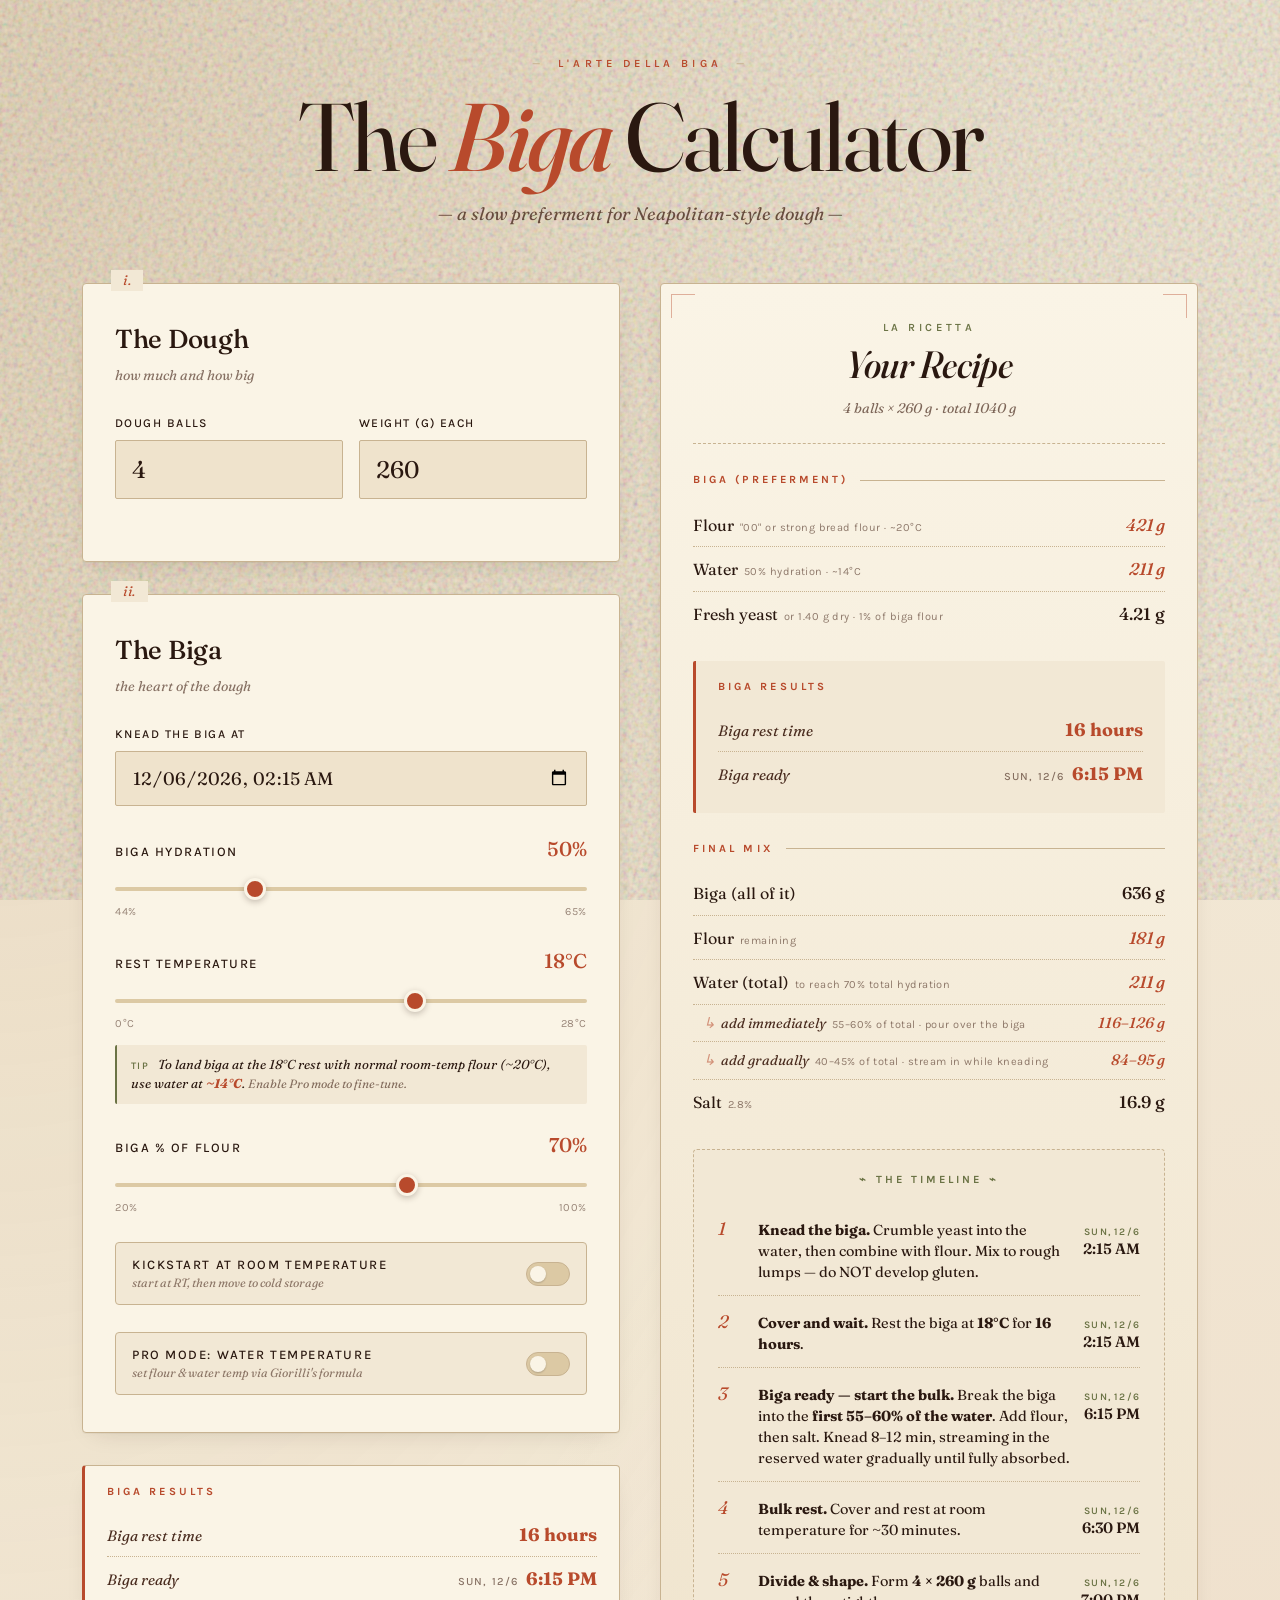
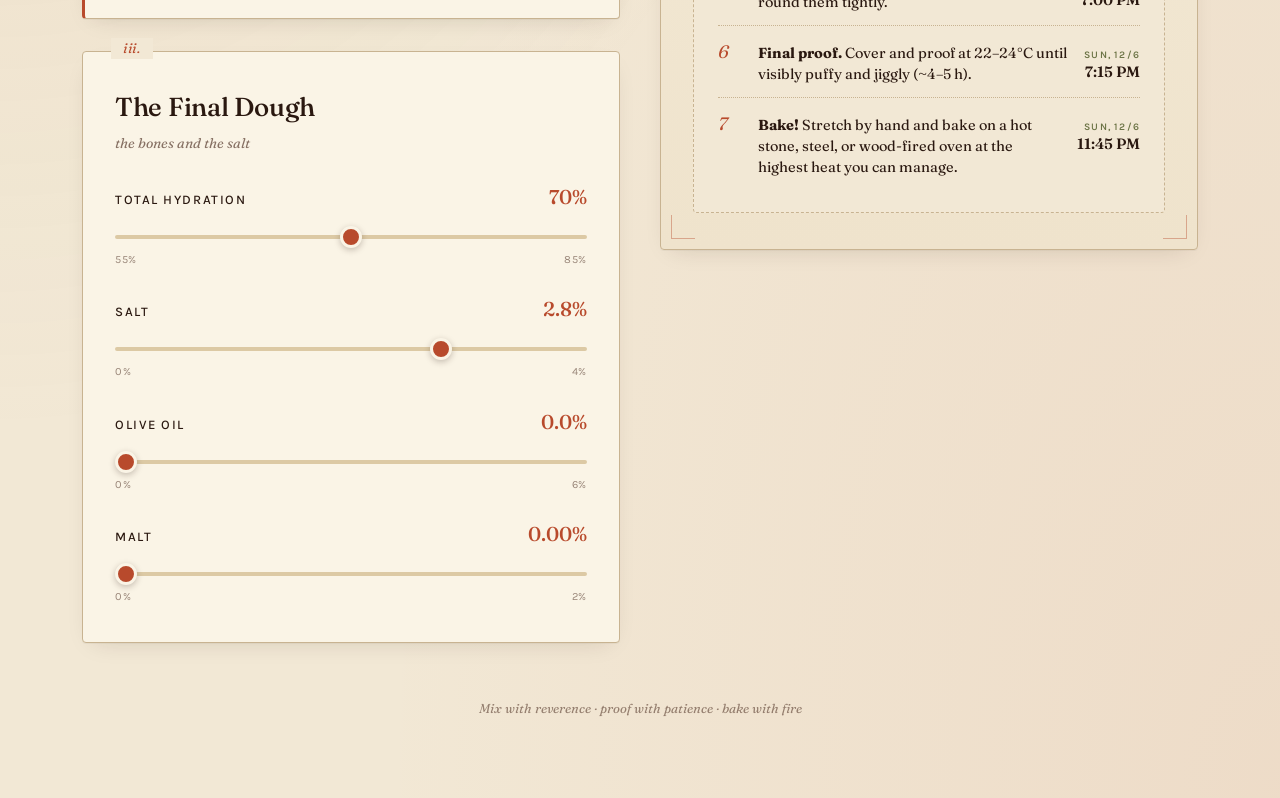
==== biga.html @ 4d8557e2 "Initial commit: split biga calculator into html/css/js Co-Authored-By: Claude Sonnet 4.6 <noreply@an" ====
<!DOCTYPE html>
<html lang="en">
<head>
  <meta charset="UTF-8" />
  <meta name="viewport" content="width=device-width, initial-scale=1.0" />
  <title>Biga — Pizza Dough Calculator</title>
  <link rel="preconnect" href="https://fonts.googleapis.com" />
  <link rel="preconnect" href="https://fonts.gstatic.com" crossorigin />
  <link href="https://fonts.googleapis.com/css2?family=Fraunces:ital,opsz,wght@0,9..144,400;0,9..144,500;0,9..144,600;0,9..144,700;0,9..144,900;1,9..144,400&family=Karla:wght@300;400;500;600;700&display=swap" rel="stylesheet" />
  <link rel="stylesheet" href="biga.css" />
</head>
<body>
  <div class="wrap">
    <header>
      <div class="eyebrow">L'Arte della Biga</div>
      <h1>The <em>Biga</em> Calculator</h1>
      <p class="tagline">— a slow preferment for Neapolitan-style dough —</p>
    </header>

    <div class="grid">
      <!-- ============ INPUTS ============ -->
      <div>
        <!-- Panel 1 -->
        <div class="panel" style="margin-bottom: 32px;">
          <span class="panel-number">i.</span>
          <h2 class="panel-title">The Dough</h2>
          <p class="panel-sub">how much and how big</p>
          <div class="number-row">
            <div class="number-field">
              <label for="balls">Dough balls</label>
              <input type="number" id="balls" value="4" min="1" max="100" />
            </div>
            <div class="number-field">
              <label for="ballWeight">Weight (g) each</label>
              <input type="number" id="ballWeight" value="260" min="100" max="500" />
            </div>
          </div>
        </div>

        <!-- Panel 2 -->
        <div class="panel" style="margin-bottom: 32px;">
          <span class="panel-number">ii.</span>
          <h2 class="panel-title">The Biga</h2>
          <p class="panel-sub">the heart of the dough</p>

          <div class="datetime-field">
            <label for="startTime">Knead the biga at</label>
            <input type="datetime-local" id="startTime" />
          </div>

          <div class="section">
            <div class="section-label">
              <span class="label-text">Biga Hydration</span>
              <span class="label-value" id="bigaHydVal">50%</span>
            </div>
            <input type="range" id="bigaHyd" min="44" max="65" value="50" step="1" />
            <div class="range-bounds"><span>44%</span><span>65%</span></div>
          </div>

          <div class="section">
            <div class="section-label">
              <span class="label-text">Rest Temperature</span>
              <span class="label-value" id="tempVal">18°C</span>
            </div>
            <input type="range" id="temp" min="0" max="28" value="18" step="1" />
            <div class="range-bounds"><span>0°C</span><span>28°C</span></div>
            <div class="temp-hint" id="tempHint"></div>
          </div>

          <div class="section">
            <div class="section-label">
              <span class="label-text">Biga % of Flour</span>
              <span class="label-value" id="bigaPctVal">70%</span>
            </div>
            <input type="range" id="bigaPct" min="20" max="100" value="70" step="1" />
            <div class="range-bounds"><span>20%</span><span>100%</span></div>
          </div>

          <!-- Hybrid: kickstart at RT then move to cold -->
          <div class="section">
            <label class="toggle-row" id="useRTRow" for="useRT">
              <span class="toggle-label">
                Kickstart at room temperature
                <small>start at RT, then move to cold storage</small>
              </span>
              <span class="toggle-switch">
                <input type="checkbox" id="useRT" />
                <span class="slider-bg"></span>
              </span>
            </label>

            <div id="rtControls" class="controls-collapse">
              <div class="section">
                <div class="section-label">
                  <span class="label-text">Room Temperature</span>
                  <span class="label-value" id="rtTempVal">22°C</span>
                </div>
                <input type="range" id="rtTemp" min="18" max="26" value="22" step="1" />
                <div class="range-bounds"><span>18°C</span><span>26°C</span></div>
              </div>
              <div class="section">
                <div class="section-label">
                  <span class="label-text">Hours at Room Temp</span>
                  <span class="label-value" id="rtHoursVal">1.0 h</span>
                </div>
                <input type="range" id="rtHours" min="0.5" max="12" value="1" step="0.5" />
                <div class="range-bounds"><span>0.5 h</span><span>12 h</span></div>
              </div>
            </div>
          </div>

          <!-- Pro mode: water temperature (Giorilli formula) -->
          <div class="section">
            <label class="toggle-row pro" id="useProRow" for="usePro">
              <span class="toggle-label">
                Pro mode: water temperature
                <small>set flour &amp; water temp via Giorilli's formula</small>
              </span>
              <span class="toggle-switch pro">
                <input type="checkbox" id="usePro" />
                <span class="slider-bg"></span>
              </span>
            </label>

            <div id="proControls" class="controls-collapse pro">
              <div class="section">
                <div class="section-label">
                  <span class="label-text">Flour Temperature</span>
                  <span class="label-value" id="flourTempVal">20°C</span>
                </div>
                <input type="range" id="flourTemp" min="0" max="30" value="20" step="1" />
                <div class="range-bounds"><span>0°C</span><span>30°C</span></div>
              </div>
              <div class="section">
                <div class="section-label">
                  <span class="label-text">Water Temperature</span>
                  <span class="label-value" id="waterTempVal">17°C</span>
                </div>
                <input type="range" id="waterTemp" min="0" max="40" value="17" step="1" />
                <div class="range-bounds"><span>0°C</span><span>40°C</span></div>
              </div>
              <div class="pro-readout" id="proReadout"></div>
            </div>
          </div>
        </div>

        <!-- Biga Results Preview -->
        <div class="biga-preview">
          <div class="biga-results-title">Biga Results</div>
          <div id="bigaPreviewContent"></div>
        </div>

        <!-- Panel 3 -->
        <div class="panel">
          <span class="panel-number">iii.</span>
          <h2 class="panel-title">The Final Dough</h2>
          <p class="panel-sub">the bones and the salt</p>

          <div class="section">
            <div class="section-label">
              <span class="label-text">Total Hydration</span>
              <span class="label-value" id="totalHydVal">70%</span>
            </div>
            <input type="range" id="totalHyd" min="55" max="85" value="70" step="1" />
            <div class="range-bounds"><span>55%</span><span>85%</span></div>
          </div>

          <div class="section">
            <div class="section-label">
              <span class="label-text">Salt</span>
              <span class="label-value" id="saltVal">2.8%</span>
            </div>
            <input type="range" id="salt" min="0" max="4" value="2.8" step="0.1" />
            <div class="range-bounds"><span>0%</span><span>4%</span></div>
          </div>

          <div class="section">
            <div class="section-label">
              <span class="label-text">Olive Oil</span>
              <span class="label-value" id="oilVal">0%</span>
            </div>
            <input type="range" id="oil" min="0" max="6" value="0" step="0.1" />
            <div class="range-bounds"><span>0%</span><span>6%</span></div>
          </div>

          <div class="section">
            <div class="section-label">
              <span class="label-text">Malt</span>
              <span class="label-value" id="maltVal">0%</span>
            </div>
            <input type="range" id="malt" min="0" max="2" value="0" step="0.05" />
            <div class="range-bounds"><span>0%</span><span>2%</span></div>
          </div>
        </div>
      </div>

      <!-- ============ RECIPE OUTPUT ============ -->
      <div class="recipe">
        <span class="ornament tl"></span>
        <span class="ornament tr"></span>
        <span class="ornament bl"></span>
        <span class="ornament br"></span>

        <div class="recipe-header">
          <div class="recipe-eyebrow">La Ricetta</div>
          <div class="recipe-title">Your Recipe</div>
          <div class="recipe-meta" id="recipeMeta">4 balls × 260 g · total 1040 g</div>
        </div>

        <div class="ingredient-group">
          <div class="group-title">Biga (preferment)</div>
          <div id="bigaList"></div>
        </div>

        <div class="biga-results">
          <div class="biga-results-title">Biga Results</div>
          <div id="bigaResultsContent"></div>
        </div>

        <div class="ingredient-group">
          <div class="group-title">Final Mix</div>
          <div id="finalList"></div>
        </div>

        <div class="timeline">
          <div class="timeline-title">⌁ The Timeline ⌁</div>
          <div id="schedule"></div>
        </div>
      </div>
    </div>

    <footer>
      Mix with reverence · proof with patience · bake with fire
    </footer>
  </div>

  <script src="biga.js"></script>
</body>
</html>
---- biga.css ----
:root {
  --cream:        #F2E8D5;
  --cream-soft:   #EFE3CC;
  --paper:        #FAF4E6;
  --espresso:     #2A1810;
  --espresso-2:   #4A2C1F;
  --terracotta:   #B84A2C;
  --terracotta-d: #8E3520;
  --olive:        #6B7345;
  --olive-d:      #4F5530;
  --tan:          #C8A87C;
  --tan-light:    #DCC9A4;
  --rule:         #C8B391;
  --shadow:       0 1px 0 rgba(42, 24, 16, .04), 0 8px 24px -12px rgba(42, 24, 16, .18);
}

* { box-sizing: border-box; margin: 0; padding: 0; }

html, body {
  background: var(--cream);
  color: var(--espresso);
  font-family: 'Karla', sans-serif;
  font-size: 16px;
  line-height: 1.5;
  min-height: 100vh;
  background-image:
    radial-gradient(ellipse at top left, rgba(200, 168, 124, .25), transparent 60%),
    radial-gradient(ellipse at bottom right, rgba(184, 74, 44, .08), transparent 50%);
}

body::before {
  content: '';
  position: fixed;
  inset: 0;
  pointer-events: none;
  z-index: 1;
  background-image: url("data:image/svg+xml,%3Csvg viewBox='0 0 200 200' xmlns='http://www.w3.org/2000/svg'%3E%3Cfilter id='n'%3E%3CfeTurbulence type='fractalNoise' baseFrequency='0.9' numOctaves='2'/%3E%3CfeColorMatrix values='0 0 0 0 0.16 0 0 0 0 0.09 0 0 0 0 0.06 0 0 0 0 0.08 0'/%3E%3C/filter%3E%3Crect width='100%25' height='100%25' filter='url(%23n)'/%3E%3C/svg%3E");
  opacity: .5;
  mix-blend-mode: multiply;
}

.wrap {
  position: relative; z-index: 2;
  max-width: 1180px; margin: 0 auto;
  padding: 56px 32px 80px;
}

/* ---------- Masthead ---------- */
header { text-align: center; margin-bottom: 56px; position: relative; }

.eyebrow {
  font-family: 'Karla', sans-serif;
  font-size: 11px; font-weight: 600;
  letter-spacing: .38em; text-transform: uppercase;
  color: var(--terracotta); margin-bottom: 18px;
}
.eyebrow::before, .eyebrow::after { content: '—'; margin: 0 14px; color: var(--rule); }

h1 {
  font-family: 'Fraunces', serif;
  font-weight: 400;
  font-size: clamp(48px, 8vw, 96px);
  line-height: .95; letter-spacing: -.025em;
  font-variation-settings: 'opsz' 144;
}
h1 em {
  font-style: italic; font-weight: 500;
  color: var(--terracotta);
  font-variation-settings: 'opsz' 144;
}

.tagline {
  font-family: 'Fraunces', serif; font-style: italic;
  font-size: 18px; color: var(--espresso-2);
  margin-top: 18px; opacity: .8;
}

/* ---------- Layout ---------- */
.grid {
  display: grid; grid-template-columns: 1fr 1fr;
  gap: 40px; align-items: start;
}
@media (max-width: 880px) {
  .grid { grid-template-columns: 1fr; gap: 32px; }
  .wrap { padding: 40px 20px 60px; }
}

/* ---------- Panels ---------- */
.panel {
  background: var(--paper);
  border: 1px solid var(--rule);
  border-radius: 4px;
  padding: 36px 32px;
  box-shadow: var(--shadow);
  position: relative;
}
.panel-number {
  position: absolute; top: -14px; left: 28px;
  background: var(--cream); padding: 0 12px;
  font-family: 'Fraunces', serif; font-style: italic;
  font-size: 14px; color: var(--terracotta); letter-spacing: .05em;
}
.panel-title {
  font-family: 'Fraunces', serif; font-weight: 500;
  font-size: 26px; letter-spacing: -.01em; margin-bottom: 6px;
}
.panel-sub {
  font-family: 'Fraunces', serif; font-style: italic;
  font-size: 14px; color: var(--espresso-2);
  opacity: .65; margin-bottom: 28px;
}
.section { margin-bottom: 26px; }
.section:last-child { margin-bottom: 0; }
.section-label {
  display: flex; justify-content: space-between; align-items: baseline;
  margin-bottom: 10px;
}
.label-text {
  font-family: 'Karla', sans-serif; font-weight: 500;
  font-size: 13px; text-transform: uppercase; letter-spacing: .12em;
  color: var(--espresso);
}
.label-value {
  font-family: 'Fraunces', serif; font-weight: 500;
  font-size: 20px; color: var(--terracotta);
  font-variation-settings: 'opsz' 18;
}

/* number / datetime inputs */
.number-row {
  display: grid; grid-template-columns: 1fr 1fr;
  gap: 16px; margin-bottom: 26px;
}
.number-field label, .datetime-field label {
  display: block;
  font-family: 'Karla', sans-serif; font-weight: 500;
  font-size: 12px; text-transform: uppercase; letter-spacing: .12em;
  color: var(--espresso); margin-bottom: 8px;
}
.number-field input, .datetime-field input {
  width: 100%;
  background: var(--cream-soft);
  border: 1px solid var(--rule);
  border-radius: 2px;
  padding: 14px 16px;
  font-family: 'Fraunces', serif;
  color: var(--espresso);
  transition: border-color .2s, background .2s;
  color-scheme: light;
}
.number-field input { font-size: 24px; font-variation-settings: 'opsz' 24; }
.datetime-field { margin-bottom: 28px; }
.datetime-field input { font-size: 18px; font-variation-settings: 'opsz' 18; }
.number-field input:focus, .datetime-field input:focus {
  outline: none; border-color: var(--terracotta); background: var(--paper);
}

/* sliders */
input[type="range"] {
  -webkit-appearance: none; appearance: none;
  width: 100%; height: 4px;
  background: var(--tan-light); border-radius: 2px;
  outline: none; cursor: pointer;
}
input[type="range"]::-webkit-slider-thumb {
  -webkit-appearance: none; appearance: none;
  width: 22px; height: 22px; border-radius: 50%;
  background: var(--terracotta); border: 3px solid var(--paper);
  box-shadow: 0 2px 6px rgba(42, 24, 16, .25);
  cursor: grab; transition: transform .15s;
}
input[type="range"]::-webkit-slider-thumb:active { cursor: grabbing; transform: scale(1.12); }
input[type="range"]::-moz-range-thumb {
  width: 22px; height: 22px; border-radius: 50%;
  background: var(--terracotta); border: 3px solid var(--paper);
  box-shadow: 0 2px 6px rgba(42, 24, 16, .25); cursor: grab;
}
.range-bounds {
  display: flex; justify-content: space-between; margin-top: 6px;
  font-family: 'Karla', sans-serif; font-size: 11px;
  color: var(--espresso-2); opacity: .55; letter-spacing: .05em;
}

/* ---------- Toggle switches ---------- */
.toggle-row {
  display: flex; justify-content: space-between; align-items: center;
  padding: 14px 16px;
  background: var(--cream);
  border: 1px solid var(--rule);
  border-radius: 4px;
  cursor: pointer;
  margin-bottom: 0;
  transition: background .2s, border-color .2s;
}
.toggle-row:hover { background: var(--cream-soft); }
.toggle-row.is-on {
  background: var(--cream-soft);
  border-color: var(--terracotta);
  border-bottom-left-radius: 0;
  border-bottom-right-radius: 0;
  border-bottom: 1px dotted var(--rule);
}
.toggle-row.pro.is-on {
  border-color: var(--olive);
}
.toggle-label {
  font-family: 'Karla', sans-serif; font-weight: 500;
  font-size: 13px; text-transform: uppercase; letter-spacing: .12em;
  color: var(--espresso); pointer-events: none; line-height: 1.2;
}
.toggle-label small {
  display: block;
  font-family: 'Fraunces', serif; font-style: italic;
  text-transform: none; letter-spacing: 0; font-weight: 400;
  font-size: 12px; color: var(--espresso-2); opacity: .6;
  margin-top: 3px;
}
.toggle-switch {
  position: relative; display: inline-block;
  width: 44px; height: 24px; flex-shrink: 0;
}
.toggle-switch input { opacity: 0; width: 0; height: 0; }
.toggle-switch .slider-bg {
  position: absolute; inset: 0;
  background: var(--tan-light);
  border: 1px solid var(--rule);
  border-radius: 24px;
  cursor: pointer;
  transition: background .25s, border-color .25s;
}
.toggle-switch .slider-bg::before {
  content: ''; position: absolute;
  height: 16px; width: 16px;
  left: 3px; top: 3px;
  background: var(--paper);
  border-radius: 50%;
  transition: transform .25s;
  box-shadow: 0 1px 2px rgba(0, 0, 0, .2);
}
.toggle-switch input:checked + .slider-bg {
  background: var(--terracotta);
  border-color: var(--terracotta-d);
}
.toggle-switch.pro input:checked + .slider-bg {
  background: var(--olive);
  border-color: var(--olive-d);
}
.toggle-switch input:checked + .slider-bg::before {
  transform: translateX(20px);
}

.controls-collapse {
  max-height: 0;
  overflow: hidden;
  opacity: 0;
  transition: max-height .35s ease, opacity .25s ease, padding .25s, margin .25s, border .25s;
  border: 1px solid transparent;
  border-top: none;
  margin-top: 0;
}
.controls-collapse.visible {
  max-height: 800px;
  opacity: 1;
  padding: 22px 22px 18px;
  background: var(--cream-soft);
  border: 1px solid var(--terracotta);
  border-top: none;
  border-bottom-left-radius: 4px;
  border-bottom-right-radius: 4px;
}
.controls-collapse.pro.visible {
  border-color: var(--olive);
}
.controls-collapse .section { margin-bottom: 20px; }
.controls-collapse .section:last-child { margin-bottom: 0; }

/* Pro mode readout */
.pro-readout {
  background: var(--paper);
  border-left: 2px solid var(--olive);
  padding: 14px 16px;
  border-radius: 2px;
  font-family: 'Fraunces', serif;
  font-size: 13px;
  color: var(--espresso);
  line-height: 1.55;
}
.pro-readout .label {
  font-family: 'Karla', sans-serif;
  font-weight: 600;
  font-size: 10px;
  text-transform: uppercase;
  letter-spacing: .12em;
  color: var(--olive);
  display: block;
  margin-bottom: 2px;
}
.pro-readout .value {
  font-weight: 600;
  color: var(--terracotta);
  font-style: italic;
}
.pro-readout .note {
  font-size: 12px;
  font-style: italic;
  color: var(--espresso-2);
  opacity: .8;
}
.pro-readout > div + div {
  margin-top: 10px;
  padding-top: 10px;
  border-top: 1px dotted var(--rule);
}

/* Inline tip under Rest Temp (visible when Pro mode is off) */
.temp-hint {
  margin-top: 12px;
  padding: 10px 14px;
  background: var(--cream);
  border-left: 2px solid var(--olive);
  border-radius: 2px;
  font-family: 'Fraunces', serif;
  font-style: italic;
  font-size: 13px;
  color: var(--espresso);
  line-height: 1.5;
}
.temp-hint .label {
  font-family: 'Karla', sans-serif;
  font-weight: 600;
  font-size: 10px;
  text-transform: uppercase;
  letter-spacing: .14em;
  color: var(--olive);
  margin-right: 6px;
  font-style: normal;
}
.temp-hint .value {
  font-weight: 700;
  color: var(--terracotta);
  font-style: italic;
}
.temp-hint .muted {
  color: var(--espresso-2);
  opacity: .65;
  font-size: 12px;
}

/* ---------- Recipe Card ---------- */
.recipe {
  background: linear-gradient(180deg, var(--paper) 0%, var(--cream-soft) 100%);
  border: 1px solid var(--rule);
  border-radius: 4px;
  padding: 36px 32px;
  box-shadow: var(--shadow);
  position: sticky; top: 24px;
}
@media (max-width: 880px) { .recipe { position: static; } }

.recipe-header {
  text-align: center; padding-bottom: 24px; margin-bottom: 28px;
  border-bottom: 1px dashed var(--rule); position: relative;
}
.recipe-eyebrow {
  font-family: 'Karla', sans-serif; font-size: 11px; font-weight: 600;
  letter-spacing: .32em; text-transform: uppercase;
  color: var(--olive); margin-bottom: 10px;
}
.recipe-title {
  font-family: 'Fraunces', serif; font-style: italic; font-weight: 500;
  font-size: 38px; line-height: 1; letter-spacing: -.015em;
  color: var(--espresso); font-variation-settings: 'opsz' 144;
}
.recipe-meta {
  margin-top: 14px; font-family: 'Fraunces', serif; font-style: italic;
  font-size: 14px; color: var(--espresso-2); opacity: .7;
}

.ingredient-group { margin-bottom: 26px; }
.group-title {
  font-family: 'Karla', sans-serif; font-weight: 700;
  font-size: 11px; text-transform: uppercase; letter-spacing: .28em;
  color: var(--terracotta); margin-bottom: 14px;
  display: flex; align-items: center; gap: 12px;
}
.group-title::after { content: ''; flex: 1; height: 1px; background: var(--rule); }

.ing-row {
  display: flex; justify-content: space-between; align-items: baseline;
  padding: 9px 0; border-bottom: 1px dotted var(--rule);
  font-family: 'Fraunces', serif;
}
.ing-row:last-child { border-bottom: none; }
.ing-name { font-size: 16px; color: var(--espresso); }
.ing-name small {
  font-family: 'Karla', sans-serif; font-style: normal;
  font-size: 11px; color: var(--espresso-2);
  opacity: .6; letter-spacing: .04em; margin-left: 6px;
}
.ing-amount {
  font-weight: 500; font-size: 17px; color: var(--espresso);
  font-variation-settings: 'opsz' 17;
}
.ing-amount em { font-style: italic; color: var(--terracotta); }

/* Sub-rows */
.ing-row.ing-sub {
  padding: 7px 0 7px 28px;
  position: relative;
  border-bottom: 1px dotted var(--rule);
}
.ing-row.ing-sub::before {
  content: '↳'; position: absolute;
  left: 10px; top: 7px;
  color: var(--terracotta); opacity: .55;
  font-family: 'Fraunces', serif; font-style: italic; font-size: 15px;
}
.ing-row.ing-sub .ing-name {
  font-size: 14px; color: var(--espresso-2); font-style: italic;
}
.ing-row.ing-sub .ing-name small { font-style: normal; }
.ing-row.ing-sub .ing-amount { font-size: 15px; }

/* ---------- Biga Results blocks ---------- */
.biga-results, .biga-preview {
  border-left: 3px solid var(--terracotta);
  border-radius: 2px;
  padding: 18px 22px;
}
.biga-results { background: var(--cream); margin-bottom: 28px; }
.biga-preview {
  background: var(--paper);
  border: 1px solid var(--rule);
  border-left: 3px solid var(--terracotta);
  border-radius: 4px;
  margin-bottom: 32px;
  box-shadow: var(--shadow);
}
.biga-results-title {
  font-family: 'Karla', sans-serif; font-weight: 700;
  font-size: 11px; text-transform: uppercase; letter-spacing: .28em;
  color: var(--terracotta); margin-bottom: 12px;
}
.biga-results-row {
  display: flex; justify-content: space-between; align-items: baseline;
  padding: 8px 0;
}
.biga-results-row + .biga-results-row {
  border-top: 1px dotted var(--rule);
}
.biga-results-row.is-total {
  border-top: 1px solid var(--rule);
  margin-top: 4px;
  padding-top: 12px;
}
.br-label {
  font-family: 'Fraunces', serif; font-style: italic;
  font-size: 15px; color: var(--espresso-2);
}
.br-label small {
  font-family: 'Karla', sans-serif; font-style: normal;
  font-size: 10px; color: var(--espresso-2);
  opacity: .55; letter-spacing: .08em; text-transform: uppercase;
  display: block; margin-top: 2px;
}
.br-value {
  font-family: 'Fraunces', serif; font-weight: 500;
  font-size: 18px; color: var(--espresso);
  font-variation-settings: 'opsz' 18; text-align: right;
}
.br-value .strong { font-weight: 700; color: var(--terracotta); }
.br-value .muted {
  font-family: 'Karla', sans-serif; font-size: 11px;
  color: var(--espresso-2); opacity: .65;
  text-transform: uppercase; letter-spacing: .1em;
  margin-right: 4px;
}

/* Timeline */
.timeline {
  background: var(--cream);
  border: 1px dashed var(--rule);
  border-radius: 4px;
  padding: 22px 24px;
  margin-top: 8px;
}
.timeline-title {
  font-family: 'Karla', sans-serif; font-weight: 700;
  font-size: 11px; text-transform: uppercase; letter-spacing: .28em;
  color: var(--olive); margin-bottom: 14px; text-align: center;
}
.step {
  display: grid; grid-template-columns: 28px 1fr auto;
  gap: 12px; padding: 12px 0; align-items: baseline;
}
.step + .step { border-top: 1px dotted var(--rule); }
.step-num {
  font-family: 'Fraunces', serif; font-style: italic;
  font-size: 18px; color: var(--terracotta);
  font-variation-settings: 'opsz' 18;
}
.step-text {
  font-family: 'Fraunces', serif; font-size: 14.5px;
  color: var(--espresso); line-height: 1.45;
}
.step-time { text-align: right; white-space: nowrap; line-height: 1.3; }
.step-time .day {
  display: block;
  font-family: 'Karla', sans-serif; font-size: 10px; font-weight: 600;
  text-transform: uppercase; letter-spacing: .12em;
  color: var(--olive);
}
.step-time .clock {
  display: block;
  font-family: 'Fraunces', serif; font-weight: 600;
  font-size: 15px; color: var(--espresso);
  font-variation-settings: 'opsz' 15;
}

footer {
  text-align: center; margin-top: 56px;
  font-family: 'Fraunces', serif; font-style: italic;
  font-size: 13px; color: var(--espresso-2); opacity: .55;
}

/* corner ornaments */
.ornament {
  position: absolute; width: 24px; height: 24px;
  border: 1px solid var(--terracotta); opacity: .4;
}
.ornament.tl { top: 10px; left: 10px; border-right: none; border-bottom: none; }
.ornament.tr { top: 10px; right: 10px; border-left: none; border-bottom: none; }
.ornament.bl { bottom: 10px; left: 10px; border-right: none; border-top: none; }
.ornament.br { bottom: 10px; right: 10px; border-left: none; border-top: none; }
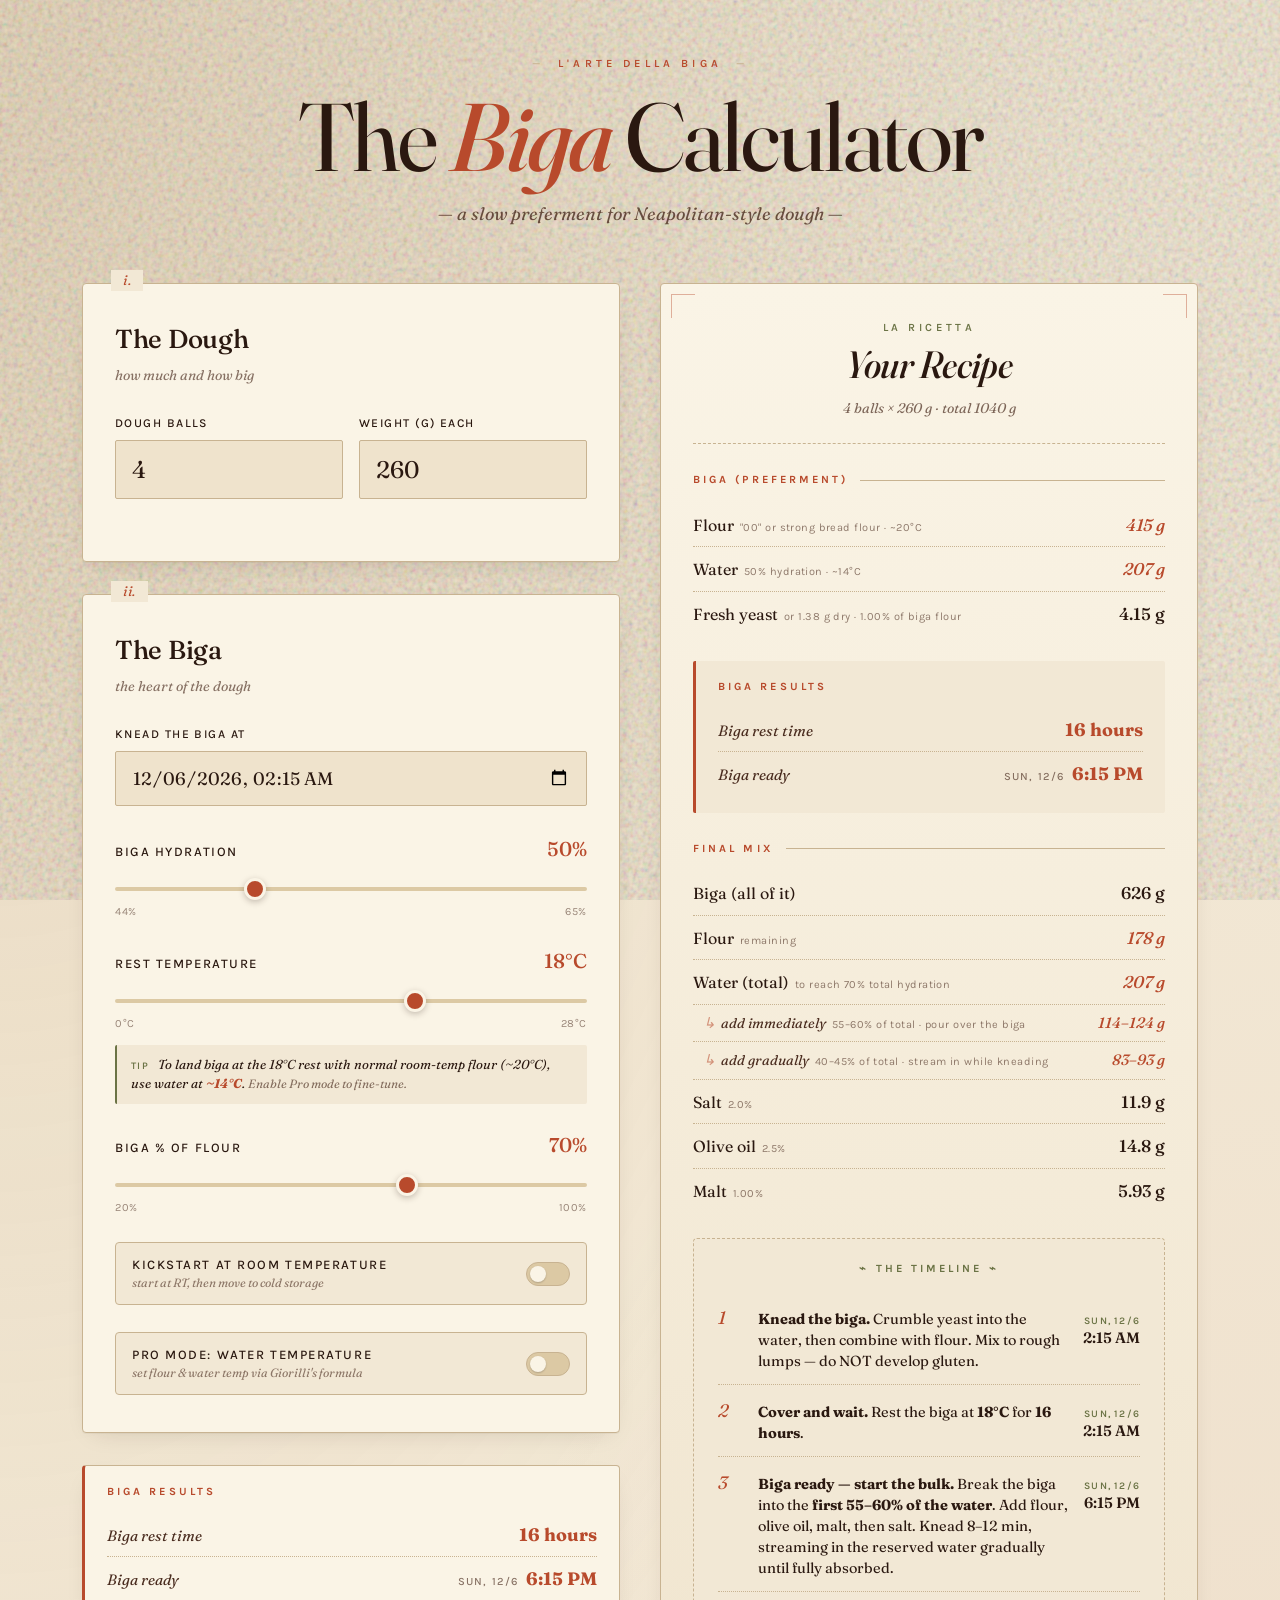
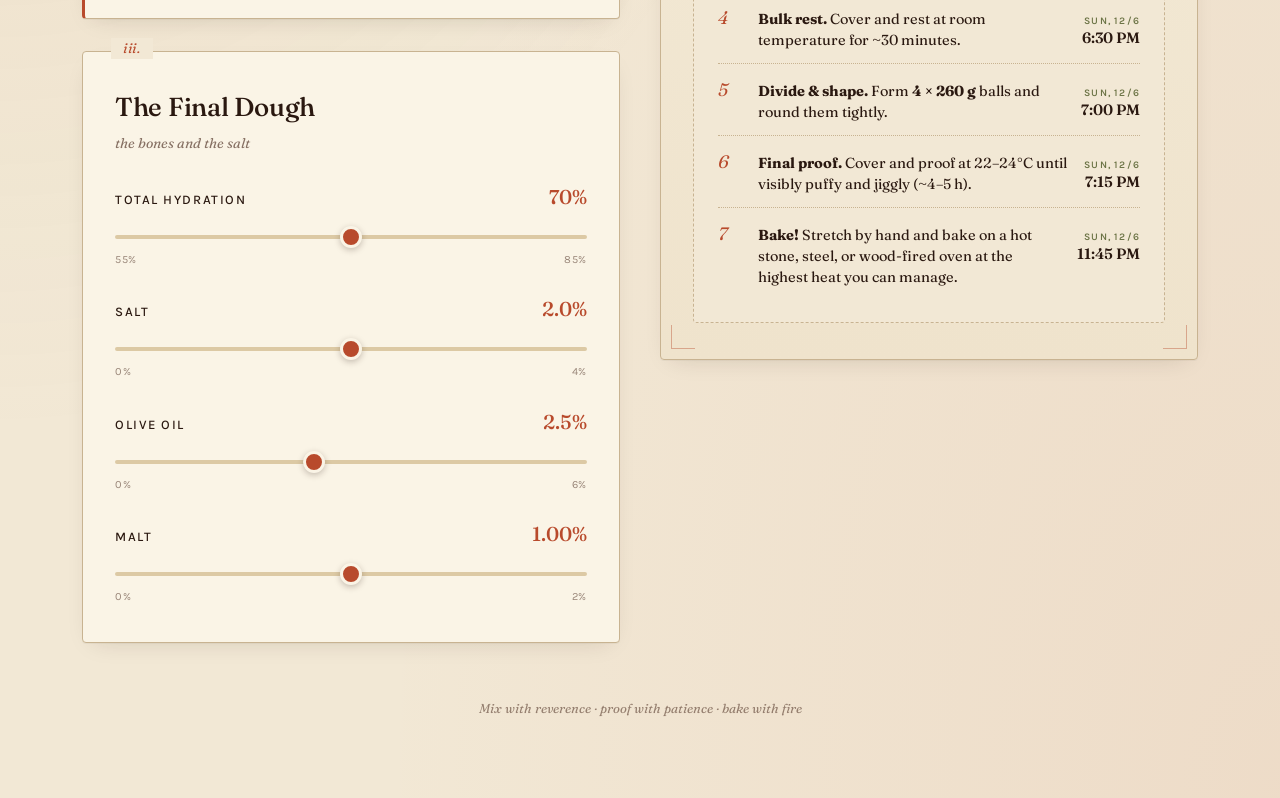
==== commit f577ce0c: "Improve fermentation model, yeast slider, test suite calibration - biga-calc.js: lower cold Q10 from" ====
--- a/biga.html
+++ b/biga.html
@@ -139,6 +139,14 @@
                 <input type="range" id="waterTemp" min="0" max="40" value="17" step="1" />
                 <div class="range-bounds"><span>0°C</span><span>40°C</span></div>
               </div>
+              <div class="section">
+                <div class="section-label">
+                  <span class="label-text">Fresh Yeast</span>
+                  <span class="label-value" id="yeastPctVal">1.0%</span>
+                </div>
+                <input type="range" id="yeastPct" min="0.3" max="2.0" value="1.0" step="0.05" />
+                <div class="range-bounds"><span>0.3%</span><span>2.0%</span></div>
+              </div>
               <div class="pro-readout" id="proReadout"></div>
             </div>
           </div>
@@ -170,7 +178,7 @@
               <span class="label-text">Salt</span>
               <span class="label-value" id="saltVal">2.8%</span>
             </div>
-            <input type="range" id="salt" min="0" max="4" value="2.8" step="0.1" />
+            <input type="range" id="salt" min="0" max="4" value="2" step="0.1" />
             <div class="range-bounds"><span>0%</span><span>4%</span></div>
           </div>
 
@@ -179,7 +187,7 @@
               <span class="label-text">Olive Oil</span>
               <span class="label-value" id="oilVal">0%</span>
             </div>
-            <input type="range" id="oil" min="0" max="6" value="0" step="0.1" />
+            <input type="range" id="oil" min="0" max="6" value="2.5" step="0.1" />
             <div class="range-bounds"><span>0%</span><span>6%</span></div>
           </div>
 
@@ -188,7 +196,7 @@
               <span class="label-text">Malt</span>
               <span class="label-value" id="maltVal">0%</span>
             </div>
-            <input type="range" id="malt" min="0" max="2" value="0" step="0.05" />
+            <input type="range" id="malt" min="0" max="2" value="1" step="0.05" />
             <div class="range-bounds"><span>0%</span><span>2%</span></div>
           </div>
         </div>
@@ -234,6 +242,7 @@
     </footer>
   </div>
 
+  <script src="biga-calc.js"></script>
   <script src="biga.js"></script>
 </body>
 </html>
